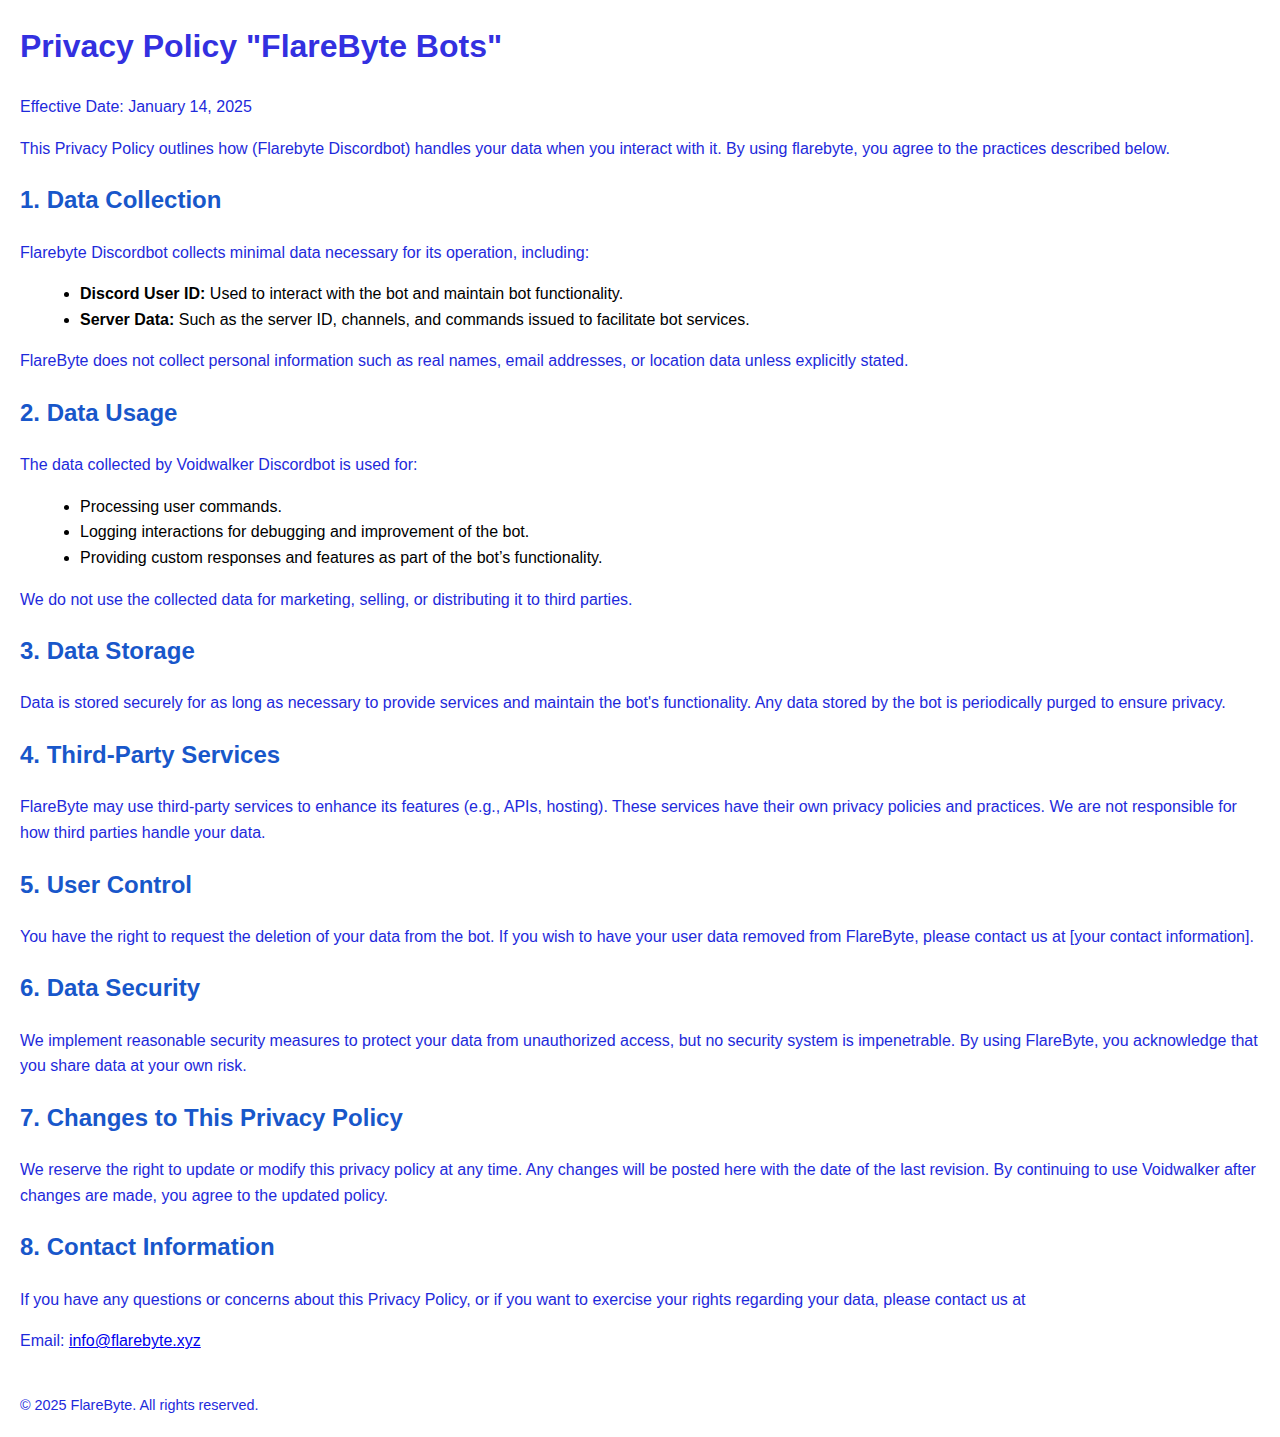
==== priv.html @ c7e158e5 "Add files via upload" ====
<!DOCTYPE html>
<html lang="en">
<head>
    <meta charset="UTF-8">
    <meta name="viewport" content="width=device-width, initial-scale=1.0">
    <title>Privacy Policy</title>
    <style>
        body {
            font-family: Arial, sans-serif;
            margin: 20px;
            line-height: 1.6;
        }
        h1 {
            color: #3330e0;
        }
        h2 {
            color: #1857ca;
            margin-top: 20px;
        }
        p {
            color: #1e2adb;
        }
        ul {
            margin-left: 20px;
        }
        footer {
            margin-top: 40px;
            font-size: 0.9em;
            color: #ad4141;
        }
    </style>
</head>
<body>
    <h1>Privacy Policy "FlareByte Bots"</h1>

    <p>Effective Date: January 14, 2025</p>

    <p>This Privacy Policy outlines how (Flarebyte Discordbot) handles your data when you interact with it. By using flarebyte, you agree to the practices described below.</p>

    <h2>1. Data Collection</h2>
    <p>Flarebyte Discordbot collects minimal data necessary for its operation, including:</p>
    <ul>
        <li><strong>Discord User ID:</strong> Used to interact with the bot and maintain bot functionality.</li>
        <li><strong>Server Data:</strong> Such as the server ID, channels, and commands issued to facilitate bot services.</li>

    </ul>
    <p>FlareByte does not collect personal information such as real names, email addresses, or location data unless explicitly stated.</p>

    <h2>2. Data Usage</h2>
    <p>The data collected by Voidwalker Discordbot is used for:</p>
    <ul>
        <li>Processing user commands.</li>
        <li>Logging interactions for debugging and improvement of the bot.</li>
        <li>Providing custom responses and features as part of the bot’s functionality.</li>
    </ul>
    <p>We do not use the collected data for marketing, selling, or distributing it to third parties.</p>

    <h2>3. Data Storage</h2>
    <p>Data is stored securely for as long as necessary to provide services and maintain the bot's functionality. Any data stored by the bot is periodically purged to ensure privacy.</p>

    <h2>4. Third-Party Services</h2>
    <p>FlareByte may use third-party services to enhance its features (e.g., APIs, hosting). These services have their own privacy policies and practices. We are not responsible for how third parties handle your data.</p>


    <h2>5. User Control</h2>
    <p>You have the right to request the deletion of your data from the bot. If you wish to have your user data removed from FlareByte, please contact us at [your contact information].</p>

    <h2>6. Data Security</h2>
    <p>We implement reasonable security measures to protect your data from unauthorized access, but no security system is impenetrable. By using FlareByte, you acknowledge that you share data at your own risk.</p>
     
    <h2>7. Changes to This Privacy Policy</h2>
    <p>We reserve the right to update or modify this privacy policy at any time. Any changes will be posted here with the date of the last revision. By continuing to use Voidwalker after changes are made, you agree to the updated policy.</p>

    <h2>8. Contact Information</h2>
    <p>If you have any questions or concerns about this Privacy Policy, or if you want to exercise your rights regarding your data, please contact us at </p>
    <p>Email: <a href="mailto:info@flarebyte.xyz">info@flarebyte.xyz</a></p>

    <footer>
        <p>&copy; 2025 FlareByte. All rights reserved.</p>
    </footer>
</body>
</html>
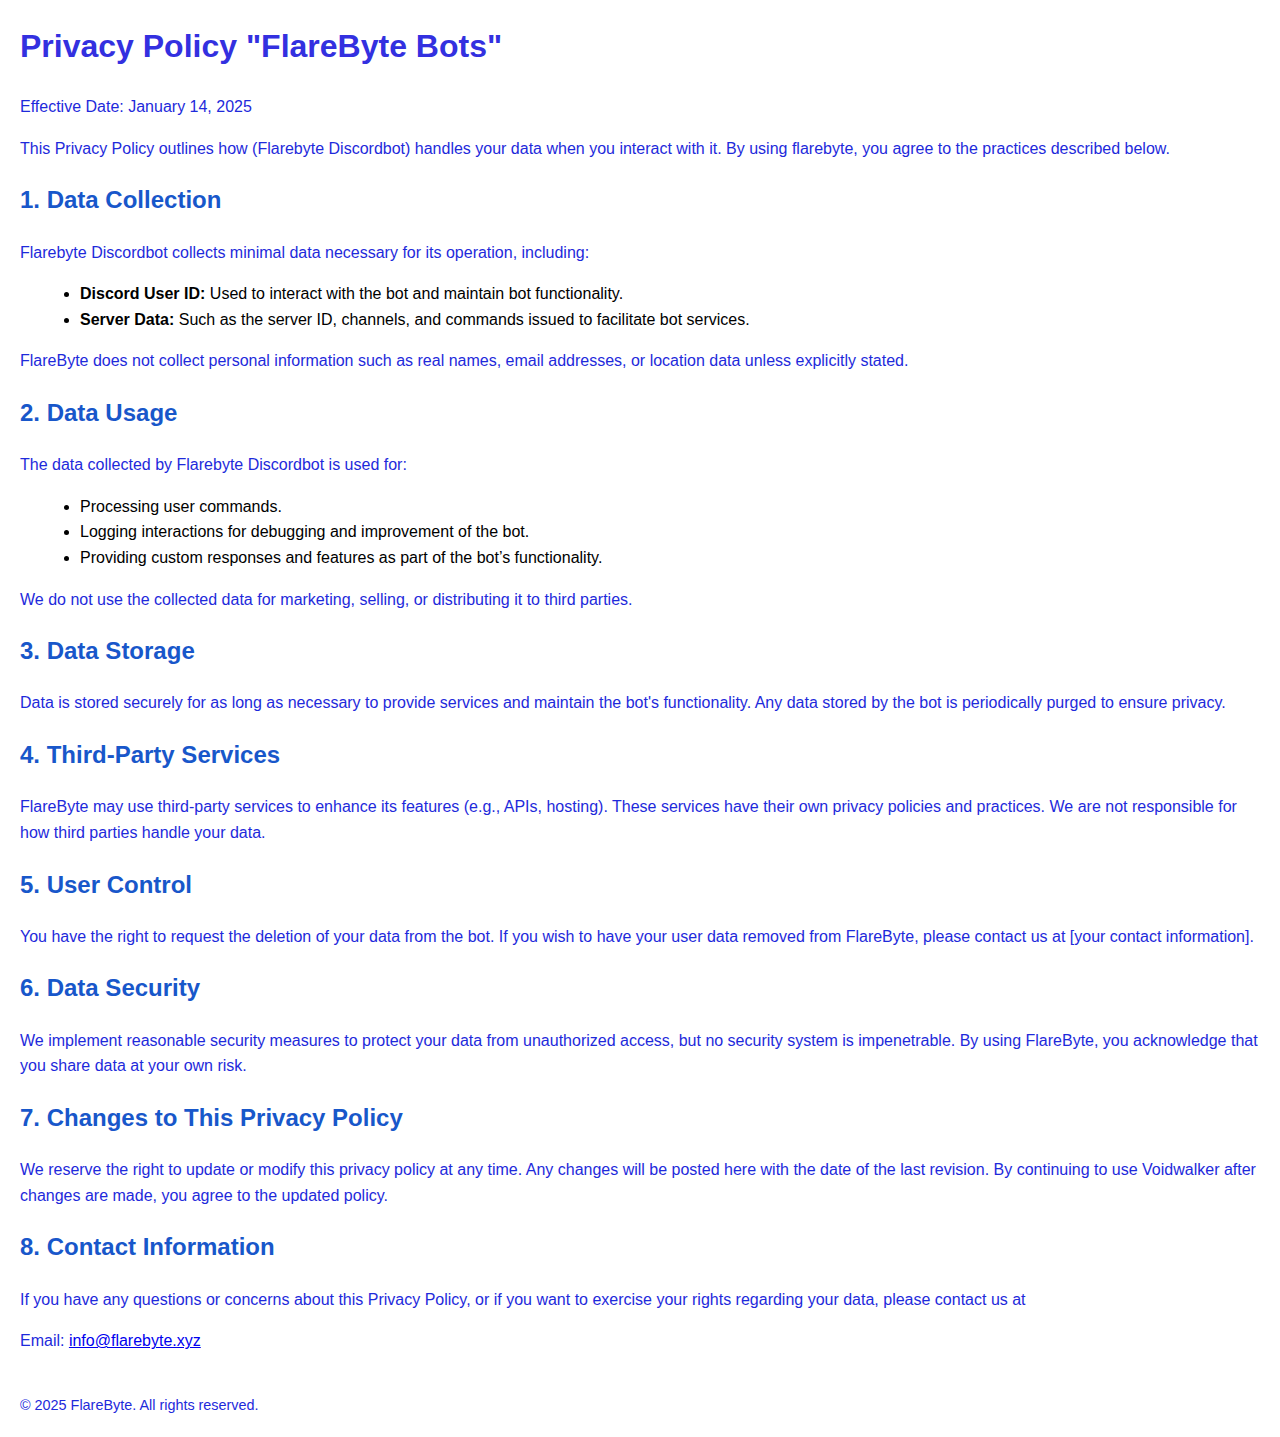
==== commit 2dc08322: "Update priv.html" ====
--- a/priv.html
+++ b/priv.html
@@ -47,7 +47,7 @@
     <p>FlareByte does not collect personal information such as real names, email addresses, or location data unless explicitly stated.</p>
 
     <h2>2. Data Usage</h2>
-    <p>The data collected by Voidwalker Discordbot is used for:</p>
+    <p>The data collected by Flarebyte Discordbot is used for:</p>
     <ul>
         <li>Processing user commands.</li>
         <li>Logging interactions for debugging and improvement of the bot.</li>
